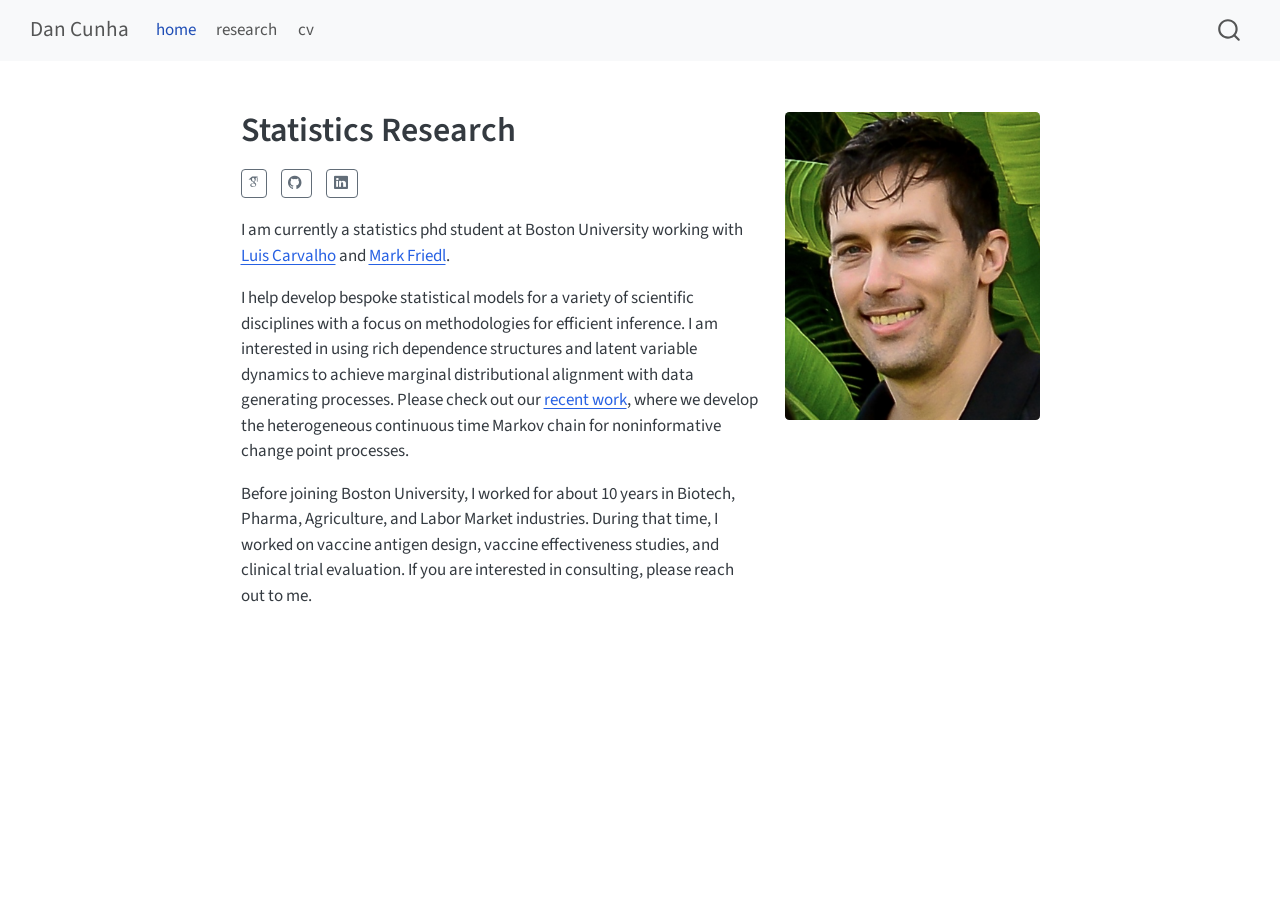
==== docs/index.html @ 94d8c6da "m" ====
<!DOCTYPE html>
<html xmlns="http://www.w3.org/1999/xhtml" lang="en" xml:lang="en"><head>

<meta charset="utf-8">
<meta name="generator" content="quarto-1.7.29">

<meta name="viewport" content="width=device-width, initial-scale=1.0, user-scalable=yes">


<title>Statistics Research – Dan Cunha</title>
<style>
code{white-space: pre-wrap;}
span.smallcaps{font-variant: small-caps;}
div.columns{display: flex; gap: min(4vw, 1.5em);}
div.column{flex: auto; overflow-x: auto;}
div.hanging-indent{margin-left: 1.5em; text-indent: -1.5em;}
ul.task-list{list-style: none;}
ul.task-list li input[type="checkbox"] {
  width: 0.8em;
  margin: 0 0.8em 0.2em -1em; /* quarto-specific, see https://github.com/quarto-dev/quarto-cli/issues/4556 */ 
  vertical-align: middle;
}
</style>


<script src="site_libs/quarto-nav/quarto-nav.js"></script>
<script src="site_libs/quarto-nav/headroom.min.js"></script>
<script src="site_libs/clipboard/clipboard.min.js"></script>
<script src="site_libs/quarto-search/autocomplete.umd.js"></script>
<script src="site_libs/quarto-search/fuse.min.js"></script>
<script src="site_libs/quarto-search/quarto-search.js"></script>
<meta name="quarto:offset" content="./">
<script src="site_libs/quarto-html/quarto.js" type="module"></script>
<script src="site_libs/quarto-html/tabsets/tabsets.js" type="module"></script>
<script src="site_libs/quarto-html/popper.min.js"></script>
<script src="site_libs/quarto-html/tippy.umd.min.js"></script>
<link href="site_libs/quarto-html/tippy.css" rel="stylesheet">
<link href="site_libs/quarto-html/quarto-syntax-highlighting-0815c480559380816a4d1ea211a47e91.css" rel="stylesheet" id="quarto-text-highlighting-styles">
<script src="site_libs/bootstrap/bootstrap.min.js"></script>
<link href="site_libs/bootstrap/bootstrap-icons.css" rel="stylesheet">
<link href="site_libs/bootstrap/bootstrap-c1fac2584b48ed01fb6e278e36375074.min.css" rel="stylesheet" append-hash="true" id="quarto-bootstrap" data-mode="light">
<link href="site_libs/quarto-contrib/academicons-1.9.4/all.css" rel="stylesheet">
<link href="site_libs/quarto-contrib/academicons-1.9.4/size.css" rel="stylesheet">
<script id="quarto-search-options" type="application/json">{
  "location": "navbar",
  "copy-button": false,
  "collapse-after": 3,
  "panel-placement": "end",
  "type": "overlay",
  "limit": 50,
  "keyboard-shortcut": [
    "f",
    "/",
    "s"
  ],
  "show-item-context": false,
  "language": {
    "search-no-results-text": "No results",
    "search-matching-documents-text": "matching documents",
    "search-copy-link-title": "Copy link to search",
    "search-hide-matches-text": "Hide additional matches",
    "search-more-match-text": "more match in this document",
    "search-more-matches-text": "more matches in this document",
    "search-clear-button-title": "Clear",
    "search-text-placeholder": "",
    "search-detached-cancel-button-title": "Cancel",
    "search-submit-button-title": "Submit",
    "search-label": "Search"
  }
}</script>


<link rel="stylesheet" href="styles.css">
</head>

<body class="nav-fixed fullcontent quarto-light">

<div id="quarto-search-results"></div>
  <header id="quarto-header" class="headroom fixed-top">
    <nav class="navbar navbar-expand-lg " data-bs-theme="dark">
      <div class="navbar-container container-fluid">
      <div class="navbar-brand-container mx-auto">
    <a class="navbar-brand" href="./index.html">
    <span class="navbar-title">Dan Cunha</span>
    </a>
  </div>
            <div id="quarto-search" class="" title="Search"></div>
          <button class="navbar-toggler" type="button" data-bs-toggle="collapse" data-bs-target="#navbarCollapse" aria-controls="navbarCollapse" role="menu" aria-expanded="false" aria-label="Toggle navigation" onclick="if (window.quartoToggleHeadroom) { window.quartoToggleHeadroom(); }">
  <span class="navbar-toggler-icon"></span>
</button>
          <div class="collapse navbar-collapse" id="navbarCollapse">
            <ul class="navbar-nav navbar-nav-scroll me-auto">
  <li class="nav-item">
    <a class="nav-link active" href="./index.html" aria-current="page"> 
<span class="menu-text">home</span></a>
  </li>  
  <li class="nav-item">
    <a class="nav-link" href="./research.html"> 
<span class="menu-text">research</span></a>
  </li>  
  <li class="nav-item">
    <a class="nav-link" href="./cv.html"> 
<span class="menu-text">cv</span></a>
  </li>  
</ul>
          </div> <!-- /navcollapse -->
            <div class="quarto-navbar-tools">
</div>
      </div> <!-- /container-fluid -->
    </nav>
</header>
<!-- content -->
<div id="quarto-content" class="quarto-container page-columns page-rows-contents page-layout-article page-navbar">
<!-- sidebar -->
<!-- margin-sidebar -->
    
<!-- main -->
<div class="quarto-about-solana column-body">
  <div class="about-entity">
    <div class="entity-contents">
      <header id="title-block-header" class="quarto-title-block default">
<div class="quarto-title">
<h1 class="title">Statistics Research</h1>
</div>
<div class="quarto-title-meta">
  </div>
</header> <div class="about-links">
  <a href="https://scholar.google.com/citations?user=QC9sWVMAAAAJ&amp;hl=en" class="about-link" rel="" target="">
     <span class="about-link-text"><i class="ai  ai-google-scholar" aria-label="google-scholar"></i></span>
  </a>
  <a href="https://github.com/daniel-s-cunha/BPP" class="about-link" rel="" target="">
    <i class="bi bi-github"></i>
     <span class="about-link-text"></span>
  </a>
  <a href="https://www.linkedin.com/in/dan-cunha/" class="about-link" rel="" target="">
    <i class="bi bi-linkedin"></i>
     <span class="about-link-text"></span>
  </a>
</div>
      <div class="about-contents"><main class="content" id="quarto-document-content">
<p>I am currently a statistics phd student at Boston University working with <a href="https://math.bu.edu/people/lecarval/">Luis Carvalho</a> and <a href="https://www.bu.edu/earth/profiles/mark-friedl/">Mark Friedl</a>.</p>
<p>I help develop bespoke statistical models for a variety of scientific disciplines with a focus on methodologies for efficient inference. I am interested in using rich dependence structures and latent variable dynamics to achieve marginal distributional alignment with data generating processes. Please check out our <a href="https://arxiv.org/abs/2504.17876">recent work</a>, where we develop the heterogeneous continuous time Markov chain for noninformative change point processes.</p>
<p>Before joining Boston University, I worked for about 10 years in Biotech, Pharma, Agriculture, and Labor Market industries. During that time, I worked on vaccine antigen design, vaccine effectiveness studies, and clinical trial evaluation. If you are interested in consulting, please reach out to me.</p>


</main></div>
    </div>
    <img src="headshot.png" class="about-image
  rounded " style="width: 15em;">
  </div>
</div>
 <!-- /main -->
<script id="quarto-html-after-body" type="application/javascript">
  window.document.addEventListener("DOMContentLoaded", function (event) {
    const isCodeAnnotation = (el) => {
      for (const clz of el.classList) {
        if (clz.startsWith('code-annotation-')) {                     
          return true;
        }
      }
      return false;
    }
    const onCopySuccess = function(e) {
      // button target
      const button = e.trigger;
      // don't keep focus
      button.blur();
      // flash "checked"
      button.classList.add('code-copy-button-checked');
      var currentTitle = button.getAttribute("title");
      button.setAttribute("title", "Copied!");
      let tooltip;
      if (window.bootstrap) {
        button.setAttribute("data-bs-toggle", "tooltip");
        button.setAttribute("data-bs-placement", "left");
        button.setAttribute("data-bs-title", "Copied!");
        tooltip = new bootstrap.Tooltip(button, 
          { trigger: "manual", 
            customClass: "code-copy-button-tooltip",
            offset: [0, -8]});
        tooltip.show();    
      }
      setTimeout(function() {
        if (tooltip) {
          tooltip.hide();
          button.removeAttribute("data-bs-title");
          button.removeAttribute("data-bs-toggle");
          button.removeAttribute("data-bs-placement");
        }
        button.setAttribute("title", currentTitle);
        button.classList.remove('code-copy-button-checked');
      }, 1000);
      // clear code selection
      e.clearSelection();
    }
    const getTextToCopy = function(trigger) {
        const codeEl = trigger.previousElementSibling.cloneNode(true);
        for (const childEl of codeEl.children) {
          if (isCodeAnnotation(childEl)) {
            childEl.remove();
          }
        }
        return codeEl.innerText;
    }
    const clipboard = new window.ClipboardJS('.code-copy-button:not([data-in-quarto-modal])', {
      text: getTextToCopy
    });
    clipboard.on('success', onCopySuccess);
    if (window.document.getElementById('quarto-embedded-source-code-modal')) {
      const clipboardModal = new window.ClipboardJS('.code-copy-button[data-in-quarto-modal]', {
        text: getTextToCopy,
        container: window.document.getElementById('quarto-embedded-source-code-modal')
      });
      clipboardModal.on('success', onCopySuccess);
    }
      var localhostRegex = new RegExp(/^(?:http|https):\/\/localhost\:?[0-9]*\//);
      var mailtoRegex = new RegExp(/^mailto:/);
        var filterRegex = new RegExp('/' + window.location.host + '/');
      var isInternal = (href) => {
          return filterRegex.test(href) || localhostRegex.test(href) || mailtoRegex.test(href);
      }
      // Inspect non-navigation links and adorn them if external
     var links = window.document.querySelectorAll('a[href]:not(.nav-link):not(.navbar-brand):not(.toc-action):not(.sidebar-link):not(.sidebar-item-toggle):not(.pagination-link):not(.no-external):not([aria-hidden]):not(.dropdown-item):not(.quarto-navigation-tool):not(.about-link)');
      for (var i=0; i<links.length; i++) {
        const link = links[i];
        if (!isInternal(link.href)) {
          // undo the damage that might have been done by quarto-nav.js in the case of
          // links that we want to consider external
          if (link.dataset.originalHref !== undefined) {
            link.href = link.dataset.originalHref;
          }
        }
      }
    function tippyHover(el, contentFn, onTriggerFn, onUntriggerFn) {
      const config = {
        allowHTML: true,
        maxWidth: 500,
        delay: 100,
        arrow: false,
        appendTo: function(el) {
            return el.parentElement;
        },
        interactive: true,
        interactiveBorder: 10,
        theme: 'quarto',
        placement: 'bottom-start',
      };
      if (contentFn) {
        config.content = contentFn;
      }
      if (onTriggerFn) {
        config.onTrigger = onTriggerFn;
      }
      if (onUntriggerFn) {
        config.onUntrigger = onUntriggerFn;
      }
      window.tippy(el, config); 
    }
    const noterefs = window.document.querySelectorAll('a[role="doc-noteref"]');
    for (var i=0; i<noterefs.length; i++) {
      const ref = noterefs[i];
      tippyHover(ref, function() {
        // use id or data attribute instead here
        let href = ref.getAttribute('data-footnote-href') || ref.getAttribute('href');
        try { href = new URL(href).hash; } catch {}
        const id = href.replace(/^#\/?/, "");
        const note = window.document.getElementById(id);
        if (note) {
          return note.innerHTML;
        } else {
          return "";
        }
      });
    }
    const xrefs = window.document.querySelectorAll('a.quarto-xref');
    const processXRef = (id, note) => {
      // Strip column container classes
      const stripColumnClz = (el) => {
        el.classList.remove("page-full", "page-columns");
        if (el.children) {
          for (const child of el.children) {
            stripColumnClz(child);
          }
        }
      }
      stripColumnClz(note)
      if (id === null || id.startsWith('sec-')) {
        // Special case sections, only their first couple elements
        const container = document.createElement("div");
        if (note.children && note.children.length > 2) {
          container.appendChild(note.children[0].cloneNode(true));
          for (let i = 1; i < note.children.length; i++) {
            const child = note.children[i];
            if (child.tagName === "P" && child.innerText === "") {
              continue;
            } else {
              container.appendChild(child.cloneNode(true));
              break;
            }
          }
          if (window.Quarto?.typesetMath) {
            window.Quarto.typesetMath(container);
          }
          return container.innerHTML
        } else {
          if (window.Quarto?.typesetMath) {
            window.Quarto.typesetMath(note);
          }
          return note.innerHTML;
        }
      } else {
        // Remove any anchor links if they are present
        const anchorLink = note.querySelector('a.anchorjs-link');
        if (anchorLink) {
          anchorLink.remove();
        }
        if (window.Quarto?.typesetMath) {
          window.Quarto.typesetMath(note);
        }
        if (note.classList.contains("callout")) {
          return note.outerHTML;
        } else {
          return note.innerHTML;
        }
      }
    }
    for (var i=0; i<xrefs.length; i++) {
      const xref = xrefs[i];
      tippyHover(xref, undefined, function(instance) {
        instance.disable();
        let url = xref.getAttribute('href');
        let hash = undefined; 
        if (url.startsWith('#')) {
          hash = url;
        } else {
          try { hash = new URL(url).hash; } catch {}
        }
        if (hash) {
          const id = hash.replace(/^#\/?/, "");
          const note = window.document.getElementById(id);
          if (note !== null) {
            try {
              const html = processXRef(id, note.cloneNode(true));
              instance.setContent(html);
            } finally {
              instance.enable();
              instance.show();
            }
          } else {
            // See if we can fetch this
            fetch(url.split('#')[0])
            .then(res => res.text())
            .then(html => {
              const parser = new DOMParser();
              const htmlDoc = parser.parseFromString(html, "text/html");
              const note = htmlDoc.getElementById(id);
              if (note !== null) {
                const html = processXRef(id, note);
                instance.setContent(html);
              } 
            }).finally(() => {
              instance.enable();
              instance.show();
            });
          }
        } else {
          // See if we can fetch a full url (with no hash to target)
          // This is a special case and we should probably do some content thinning / targeting
          fetch(url)
          .then(res => res.text())
          .then(html => {
            const parser = new DOMParser();
            const htmlDoc = parser.parseFromString(html, "text/html");
            const note = htmlDoc.querySelector('main.content');
            if (note !== null) {
              // This should only happen for chapter cross references
              // (since there is no id in the URL)
              // remove the first header
              if (note.children.length > 0 && note.children[0].tagName === "HEADER") {
                note.children[0].remove();
              }
              const html = processXRef(null, note);
              instance.setContent(html);
            } 
          }).finally(() => {
            instance.enable();
            instance.show();
          });
        }
      }, function(instance) {
      });
    }
        let selectedAnnoteEl;
        const selectorForAnnotation = ( cell, annotation) => {
          let cellAttr = 'data-code-cell="' + cell + '"';
          let lineAttr = 'data-code-annotation="' +  annotation + '"';
          const selector = 'span[' + cellAttr + '][' + lineAttr + ']';
          return selector;
        }
        const selectCodeLines = (annoteEl) => {
          const doc = window.document;
          const targetCell = annoteEl.getAttribute("data-target-cell");
          const targetAnnotation = annoteEl.getAttribute("data-target-annotation");
          const annoteSpan = window.document.querySelector(selectorForAnnotation(targetCell, targetAnnotation));
          const lines = annoteSpan.getAttribute("data-code-lines").split(",");
          const lineIds = lines.map((line) => {
            return targetCell + "-" + line;
          })
          let top = null;
          let height = null;
          let parent = null;
          if (lineIds.length > 0) {
              //compute the position of the single el (top and bottom and make a div)
              const el = window.document.getElementById(lineIds[0]);
              top = el.offsetTop;
              height = el.offsetHeight;
              parent = el.parentElement.parentElement;
            if (lineIds.length > 1) {
              const lastEl = window.document.getElementById(lineIds[lineIds.length - 1]);
              const bottom = lastEl.offsetTop + lastEl.offsetHeight;
              height = bottom - top;
            }
            if (top !== null && height !== null && parent !== null) {
              // cook up a div (if necessary) and position it 
              let div = window.document.getElementById("code-annotation-line-highlight");
              if (div === null) {
                div = window.document.createElement("div");
                div.setAttribute("id", "code-annotation-line-highlight");
                div.style.position = 'absolute';
                parent.appendChild(div);
              }
              div.style.top = top - 2 + "px";
              div.style.height = height + 4 + "px";
              div.style.left = 0;
              let gutterDiv = window.document.getElementById("code-annotation-line-highlight-gutter");
              if (gutterDiv === null) {
                gutterDiv = window.document.createElement("div");
                gutterDiv.setAttribute("id", "code-annotation-line-highlight-gutter");
                gutterDiv.style.position = 'absolute';
                const codeCell = window.document.getElementById(targetCell);
                const gutter = codeCell.querySelector('.code-annotation-gutter');
                gutter.appendChild(gutterDiv);
              }
              gutterDiv.style.top = top - 2 + "px";
              gutterDiv.style.height = height + 4 + "px";
            }
            selectedAnnoteEl = annoteEl;
          }
        };
        const unselectCodeLines = () => {
          const elementsIds = ["code-annotation-line-highlight", "code-annotation-line-highlight-gutter"];
          elementsIds.forEach((elId) => {
            const div = window.document.getElementById(elId);
            if (div) {
              div.remove();
            }
          });
          selectedAnnoteEl = undefined;
        };
          // Handle positioning of the toggle
      window.addEventListener(
        "resize",
        throttle(() => {
          elRect = undefined;
          if (selectedAnnoteEl) {
            selectCodeLines(selectedAnnoteEl);
          }
        }, 10)
      );
      function throttle(fn, ms) {
      let throttle = false;
      let timer;
        return (...args) => {
          if(!throttle) { // first call gets through
              fn.apply(this, args);
              throttle = true;
          } else { // all the others get throttled
              if(timer) clearTimeout(timer); // cancel #2
              timer = setTimeout(() => {
                fn.apply(this, args);
                timer = throttle = false;
              }, ms);
          }
        };
      }
        // Attach click handler to the DT
        const annoteDls = window.document.querySelectorAll('dt[data-target-cell]');
        for (const annoteDlNode of annoteDls) {
          annoteDlNode.addEventListener('click', (event) => {
            const clickedEl = event.target;
            if (clickedEl !== selectedAnnoteEl) {
              unselectCodeLines();
              const activeEl = window.document.querySelector('dt[data-target-cell].code-annotation-active');
              if (activeEl) {
                activeEl.classList.remove('code-annotation-active');
              }
              selectCodeLines(clickedEl);
              clickedEl.classList.add('code-annotation-active');
            } else {
              // Unselect the line
              unselectCodeLines();
              clickedEl.classList.remove('code-annotation-active');
            }
          });
        }
    const findCites = (el) => {
      const parentEl = el.parentElement;
      if (parentEl) {
        const cites = parentEl.dataset.cites;
        if (cites) {
          return {
            el,
            cites: cites.split(' ')
          };
        } else {
          return findCites(el.parentElement)
        }
      } else {
        return undefined;
      }
    };
    var bibliorefs = window.document.querySelectorAll('a[role="doc-biblioref"]');
    for (var i=0; i<bibliorefs.length; i++) {
      const ref = bibliorefs[i];
      const citeInfo = findCites(ref);
      if (citeInfo) {
        tippyHover(citeInfo.el, function() {
          var popup = window.document.createElement('div');
          citeInfo.cites.forEach(function(cite) {
            var citeDiv = window.document.createElement('div');
            citeDiv.classList.add('hanging-indent');
            citeDiv.classList.add('csl-entry');
            var biblioDiv = window.document.getElementById('ref-' + cite);
            if (biblioDiv) {
              citeDiv.innerHTML = biblioDiv.innerHTML;
            }
            popup.appendChild(citeDiv);
          });
          return popup.innerHTML;
        });
      }
    }
  });
  </script>
</div> <!-- /content -->




</body></html>
---- docs/site_libs/quarto-html/tippy.css ----
.tippy-box[data-animation=fade][data-state=hidden]{opacity:0}[data-tippy-root]{max-width:calc(100vw - 10px)}.tippy-box{position:relative;background-color:#333;color:#fff;border-radius:4px;font-size:14px;line-height:1.4;white-space:normal;outline:0;transition-property:transform,visibility,opacity}.tippy-box[data-placement^=top]>.tippy-arrow{bottom:0}.tippy-box[data-placement^=top]>.tippy-arrow:before{bottom:-7px;left:0;border-width:8px 8px 0;border-top-color:initial;transform-origin:center top}.tippy-box[data-placement^=bottom]>.tippy-arrow{top:0}.tippy-box[data-placement^=bottom]>.tippy-arrow:before{top:-7px;left:0;border-width:0 8px 8px;border-bottom-color:initial;transform-origin:center bottom}.tippy-box[data-placement^=left]>.tippy-arrow{right:0}.tippy-box[data-placement^=left]>.tippy-arrow:before{border-width:8px 0 8px 8px;border-left-color:initial;right:-7px;transform-origin:center left}.tippy-box[data-placement^=right]>.tippy-arrow{left:0}.tippy-box[data-placement^=right]>.tippy-arrow:before{left:-7px;border-width:8px 8px 8px 0;border-right-color:initial;transform-origin:center right}.tippy-box[data-inertia][data-state=visible]{transition-timing-function:cubic-bezier(.54,1.5,.38,1.11)}.tippy-arrow{width:16px;height:16px;color:#333}.tippy-arrow:before{content:"";position:absolute;border-color:transparent;border-style:solid}.tippy-content{position:relative;padding:5px 9px;z-index:1}
---- docs/site_libs/quarto-html/quarto-syntax-highlighting-0815c480559380816a4d1ea211a47e91.css ----
/* quarto syntax highlight colors */
:root {
  --quarto-hl-ot-color: #003B4F;
  --quarto-hl-at-color: #657422;
  --quarto-hl-ss-color: #20794D;
  --quarto-hl-an-color: #5E5E5E;
  --quarto-hl-fu-color: #4758AB;
  --quarto-hl-st-color: #20794D;
  --quarto-hl-cf-color: #003B4F;
  --quarto-hl-op-color: #5E5E5E;
  --quarto-hl-er-color: #AD0000;
  --quarto-hl-bn-color: #AD0000;
  --quarto-hl-al-color: #AD0000;
  --quarto-hl-va-color: #111111;
  --quarto-hl-bu-color: inherit;
  --quarto-hl-ex-color: inherit;
  --quarto-hl-pp-color: #AD0000;
  --quarto-hl-in-color: #5E5E5E;
  --quarto-hl-vs-color: #20794D;
  --quarto-hl-wa-color: #5E5E5E;
  --quarto-hl-do-color: #5E5E5E;
  --quarto-hl-im-color: #00769E;
  --quarto-hl-ch-color: #20794D;
  --quarto-hl-dt-color: #AD0000;
  --quarto-hl-fl-color: #AD0000;
  --quarto-hl-co-color: #5E5E5E;
  --quarto-hl-cv-color: #5E5E5E;
  --quarto-hl-cn-color: #8f5902;
  --quarto-hl-sc-color: #5E5E5E;
  --quarto-hl-dv-color: #AD0000;
  --quarto-hl-kw-color: #003B4F;
}

/* other quarto variables */
:root {
  --quarto-font-monospace: SFMono-Regular, Menlo, Monaco, Consolas, "Liberation Mono", "Courier New", monospace;
}

/* syntax highlight based on Pandoc's rules */
pre > code.sourceCode > span {
  color: #003B4F;
}

code.sourceCode > span {
  color: #003B4F;
}

div.sourceCode,
div.sourceCode pre.sourceCode {
  color: #003B4F;
}

/* Normal */
code span {
  color: #003B4F;
}

/* Alert */
code span.al {
  color: #AD0000;
  font-style: inherit;
}

/* Annotation */
code span.an {
  color: #5E5E5E;
  font-style: inherit;
}

/* Attribute */
code span.at {
  color: #657422;
  font-style: inherit;
}

/* BaseN */
code span.bn {
  color: #AD0000;
  font-style: inherit;
}

/* BuiltIn */
code span.bu {
  font-style: inherit;
}

/* ControlFlow */
code span.cf {
  color: #003B4F;
  font-weight: bold;
  font-style: inherit;
}

/* Char */
code span.ch {
  color: #20794D;
  font-style: inherit;
}

/* Constant */
code span.cn {
  color: #8f5902;
  font-style: inherit;
}

/* Comment */
code span.co {
  color: #5E5E5E;
  font-style: inherit;
}

/* CommentVar */
code span.cv {
  color: #5E5E5E;
  font-style: italic;
}

/* Documentation */
code span.do {
  color: #5E5E5E;
  font-style: italic;
}

/* DataType */
code span.dt {
  color: #AD0000;
  font-style: inherit;
}

/* DecVal */
code span.dv {
  color: #AD0000;
  font-style: inherit;
}

/* Error */
code span.er {
  color: #AD0000;
  font-style: inherit;
}

/* Extension */
code span.ex {
  font-style: inherit;
}

/* Float */
code span.fl {
  color: #AD0000;
  font-style: inherit;
}

/* Function */
code span.fu {
  color: #4758AB;
  font-style: inherit;
}

/* Import */
code span.im {
  color: #00769E;
  font-style: inherit;
}

/* Information */
code span.in {
  color: #5E5E5E;
  font-style: inherit;
}

/* Keyword */
code span.kw {
  color: #003B4F;
  font-weight: bold;
  font-style: inherit;
}

/* Operator */
code span.op {
  color: #5E5E5E;
  font-style: inherit;
}

/* Other */
code span.ot {
  color: #003B4F;
  font-style: inherit;
}

/* Preprocessor */
code span.pp {
  color: #AD0000;
  font-style: inherit;
}

/* SpecialChar */
code span.sc {
  color: #5E5E5E;
  font-style: inherit;
}

/* SpecialString */
code span.ss {
  color: #20794D;
  font-style: inherit;
}

/* String */
code span.st {
  color: #20794D;
  font-style: inherit;
}

/* Variable */
code span.va {
  color: #111111;
  font-style: inherit;
}

/* VerbatimString */
code span.vs {
  color: #20794D;
  font-style: inherit;
}

/* Warning */
code span.wa {
  color: #5E5E5E;
  font-style: italic;
}

.prevent-inlining {
  content: "</";
}

/*# sourceMappingURL=d398365ccb532ba00fe56d6aa1025863.css.map */
---- docs/site_libs/quarto-contrib/academicons-1.9.4/all.css ----
/*
 *  Academicons 1.9.4 by James Walsh (https://github.com/jpswalsh) and Katja Bercic (https://github.com/katjabercic)
 *  Fonts generated using FontForge - https://fontforge.org
 *  Square icons designed to be used alongside Font Awesome square icons - https://fortawesome.github.io/Font-Awesome/
 *  Licenses - Font: SIL OFL 1.1, CSS: MIT License
 */
@font-face {
  font-family: 'Academicons';
  font-style: normal;
  font-weight: 400;
  font-display: block;
  src: url('1e21o67/academicons.eot');
  src: url('1e21o67/academicons.eot') format('embedded-opentype'),
    url('1e21o67/academicons.ttf') format('truetype'),
    url('1e21o67/academicons.woff') format('woff'),
    url('1e21o67/academicons.svg') format('svg');
}

.ai {
  font-family: 'Academicons';
  font-weight: 400;
  -moz-osx-font-smoothing: grayscale;
  -webkit-font-smoothing: antialiased;
  display: inline-block;
  font-style: normal;
  font-variant: normal;
  text-rendering: auto;
  line-height: 1;
}

.ai-academia:before {
  content: "\e9af";
}

.ai-academia-square:before {
  content: "\e93d";
}

.ai-acclaim:before {
  content: "\e92e";
}

.ai-acclaim-square:before {
  content: "\e93a";
}

.ai-acm:before {
  content: "\e93c";
}

.ai-acm-square:before {
  content: "\e95d";
}

.ai-acmdl:before {
  content: "\e96a";
}

.ai-acmdl-square:before {
  content: "\e9d3";
}

.ai-ads:before {
  content: "\e9cb";
}

.ai-ads-square:before {
  content: "\e94a";
}

.ai-africarxiv:before {
  content: "\e91b";
}

.ai-africarxiv-square:before {
  content: "\e90b";
}

.ai-archive:before {
  content: "\e955";
}

.ai-archive-square:before {
  content: "\e956";
}

.ai-arxiv:before {
  content: "\e974";
}

.ai-arxiv-square:before {
  content: "\e9a6";
}

.ai-biorxiv:before {
  content: "\e9a2";
}

.ai-biorxiv-square:before {
  content: "\e98b";
}

.ai-ceur:before {
  content: "\e96d";
}

.ai-ceur-square:before {
  content: "\e92f";
}

.ai-ciencia-vitae:before {
  content: "\e912";
}

.ai-ciencia-vitae-square:before {
  content: "\e913";
}

.ai-clarivate:before {
  content: "\e924";
}

.ai-clarivate-square:before {
  content: "\e925";
}

.ai-closed-access:before {
  content: "\e942";
}

.ai-closed-access-square:before {
  content: "\e943";
}

.ai-conversation:before {
  content: "\e94c";
}

.ai-conversation-square:before {
  content: "\e915";
}

.ai-coursera:before {
  content: "\e95f";
}

.ai-coursera-square:before {
  content: "\e97f";
}

.ai-crossref:before {
  content: "\e918";
}

.ai-crossref-square:before {
  content: "\e919";
}

.ai-cv:before {
  content: "\e9a5";
}

.ai-cv-square:before {
  content: "\e90a";
}

.ai-datacite:before {
  content: "\e91c";
}

.ai-datacite-square:before {
  content: "\e91d";
}

.ai-dataverse:before {
  content: "\e9f7";
}

.ai-dataverse-square:before {
  content: "\e9e4";
}

.ai-dblp:before {
  content: "\e94f";
}

.ai-dblp-square:before {
  content: "\e93f";
}

.ai-depsy:before {
  content: "\e97a";
}

.ai-depsy-square:before {
  content: "\e94b";
}

.ai-doi:before {
  content: "\e97e";
}

.ai-doi-square:before {
  content: "\e98f";
}

.ai-dryad:before {
  content: "\e97c";
}

.ai-dryad-square:before {
  content: "\e98c";
}

.ai-elsevier:before {
  content: "\e961";
}

.ai-elsevier-square:before {
  content: "\e910";
}

.ai-figshare:before {
  content: "\e981";
}

.ai-figshare-square:before {
  content: "\e9e7";
}

.ai-google-scholar:before {
  content: "\e9d4";
}

.ai-google-scholar-square:before {
  content: "\e9f9";
}

.ai-hal:before {
  content: "\e92c";
}

.ai-hal-square:before {
  content: "\e92d";
}

.ai-hypothesis:before {
  content: "\e95a";
}

.ai-hypothesis-square:before {
  content: "\e95b";
}

.ai-ideas-repec:before {
  content: "\e9ed";
}

.ai-ideas-repec-square:before {
  content: "\e9f8";
}

.ai-ieee:before {
  content: "\e929";
}

.ai-ieee-square:before {
  content: "\e9b9";
}

.ai-impactstory:before {
  content: "\e9cf";
}

.ai-impactstory-square:before {
  content: "\e9aa";
}

.ai-inaturalist:before {
  content: "\e900";
}

.ai-inaturalist-square:before {
  content: "\e901";
}

.ai-inpn:before {
  content: "\e902";
}

.ai-inpn-square:before {
  content: "\e903";
}

.ai-inspire:before {
  content: "\e9e9";
}

.ai-inspire-square:before {
  content: "\e9fe";
}

.ai-isidore:before {
  content: "\e936";
}

.ai-isidore-square:before {
  content: "\e954";
}

.ai-isni:before {
  content: "\e957";
}

.ai-isni-square:before {
  content: "\e958";
}

.ai-jstor:before {
  content: "\e938";
}

.ai-jstor-square:before {
  content: "\e944";
}

.ai-lattes:before {
  content: "\e9b3";
}

.ai-lattes-square:before {
  content: "\e99c";
}

.ai-mathoverflow:before {
  content: "\e9f6";
}

.ai-mathoverflow-square:before {
  content: "\e97b";
}

.ai-mendeley:before {
  content: "\e9f0";
}

.ai-mendeley-square:before {
  content: "\e9f3";
}

.ai-moodle:before {
  content: "\e907";
}

.ai-moodle-square:before {
  content: "\e908";
}

.ai-mtmt:before {
  content: "\e950";
}

.ai-mtmt-square:before {
  content: "\e951";
}

.ai-nakala:before {
  content: "\e940";
}

.ai-nakala-square:before {
  content: "\e941";
}

.ai-obp:before {
  content: "\e92a";
}

.ai-obp-square:before {
  content: "\e92b";
}

.ai-open-access:before {
  content: "\e939";
}

.ai-open-access-square:before {
  content: "\e9f4";
}

.ai-open-data:before {
  content: "\e966";
}

.ai-open-data-square:before {
  content: "\e967";
}

.ai-open-materials:before {
  content: "\e968";
}

.ai-open-materials-square:before {
  content: "\e969";
}

.ai-openedition:before {
  content: "\e946";
}

.ai-openedition-square:before {
  content: "\e947";
}

.ai-orcid:before {
  content: "\e9d9";
}

.ai-orcid-square:before {
  content: "\e9c3";
}

.ai-osf:before {
  content: "\e9ef";
}

.ai-osf-square:before {
  content: "\e931";
}

.ai-overleaf:before {
  content: "\e914";
}

.ai-overleaf-square:before {
  content: "\e98d";
}

.ai-philpapers:before {
  content: "\e98a";
}

.ai-philpapers-square:before {
  content: "\e96f";
}

.ai-piazza:before {
  content: "\e99a";
}

.ai-piazza-square:before {
  content: "\e90c";
}

.ai-preregistered:before {
  content: "\e906";
}

.ai-preregistered-square:before {
  content: "\e96b";
}

.ai-protocols:before {
  content: "\e952";
}

.ai-protocols-square:before {
  content: "\e953";
}

.ai-psyarxiv:before {
  content: "\e90e";
}

.ai-psyarxiv-square:before {
  content: "\e90f";
}

.ai-publons:before {
  content: "\e937";
}

.ai-publons-square:before {
  content: "\e94e";
}

.ai-pubmed:before {
  content: "\e99f";
}

.ai-pubmed-square:before {
  content: "\e97d";
}

.ai-pubpeer:before {
  content: "\e922";
}

.ai-pubpeer-square:before {
  content: "\e923";
}

.ai-researcherid:before {
  content: "\e91a";
}

.ai-researcherid-square:before {
  content: "\e95c";
}

.ai-researchgate:before {
  content: "\e95e";
}

.ai-researchgate-square:before {
  content: "\e99e";
}

.ai-ror:before {
  content: "\e948";
}

.ai-ror-square:before {
  content: "\e949";
}

.ai-sci-hub:before {
  content: "\e959";
}

.ai-sci-hub-square:before {
  content: "\e905";
}

.ai-scirate:before {
  content: "\e98e";
}

.ai-scirate-square:before {
  content: "\e99d";
}

.ai-scopus:before {
  content: "\e91e";
}

.ai-scopus-square:before {
  content: "\e91f";
}

.ai-semantic-scholar:before {
  content: "\e96e";
}

.ai-semantic-scholar-square:before {
  content: "\e96c";
}

.ai-springer:before {
  content: "\e928";
}

.ai-springer-square:before {
  content: "\e99b";
}

.ai-ssrn:before {
  content: "\e916";
}

.ai-ssrn-square:before {
  content: "\e917";
}

.ai-stackoverflow:before {
  content: "\e920";
}

.ai-stackoverflow-square:before {
  content: "\e921";
}

.ai-viaf:before {
  content: "\e933";
}

.ai-viaf-square:before {
  content: "\e934";
}

.ai-wiley:before {
  content: "\e926";
}

.ai-wiley-square:before {
  content: "\e927";
}

.ai-zenodo:before {
  content: "\e911";
}

.ai-zotero:before {
  content: "\e962";
}

.ai-zotero-square:before {
  content: "\e932";
}

/*  Duplication of the FontAwesome style classes using 'ai' in place of 'fa'. */
.ai-lg {
  font-size: 1.33333em;
  line-height: 0.75em;
  vertical-align: -.0667em;
}

.ai-xs {
  font-size: .75em;
}

.ai-sm {
  font-size: .875em;
}

.ai-1x {
  font-size: 1em;
}

.ai-2x {
  font-size: 2em;
}

.ai-3x {
  font-size: 3em;
}

.ai-4x {
  font-size: 4em;
}

.ai-5x {
  font-size: 5em;
}

.ai-6x {
  font-size: 6em;
}

.ai-7x {
  font-size: 7em;
}

.ai-8x {
  font-size: 8em;
}

.ai-9x {
  font-size: 9em;
}

.ai-10x {
  font-size: 10em;
}

.ai-fw {
  text-align: center;
  width: 1.25em;
}

.ai-ul {
  list-style-type: none;
  margin-left: 2.5em;
  padding-left: 0;
}

.ai-ul>li {
  position: relative;
}

.ai-li {
  left: -2em;
  position: absolute;
  text-align: center;
  width: 2em;
  line-height: inherit;
}

.ai-border {
  border: solid 0.08em #eee;
  border-radius: .1em;
  padding: .2em .25em .15em;
}

.ai-pull-left {
  float: left;
}

.ai-pull-right {
  float: right;
}

.ai.ai-pull-left {
  margin-right: .3em;
}

.ai.ai-pull-right {
  margin-right: .3em;
}

.ai-stack {
  display: inline-block;
  height: 2em;
  line-height: 2em;
  position: relative;
  vertical-align: middle;
  width: 2.5em;
}

.ai-stack-1x,
.ai-stack-2x {
  left: 0;
  position: absolute;
  text-align: center;
  width: 100%;
}

.ai-stack-1x {
  line-height: inherit;
}

.ai-stack-2x {
  font-size: 2em;
}

.ai-inverse {
  color: #fff;
}
---- docs/site_libs/quarto-contrib/academicons-1.9.4/size.css ----
.ai-tiny {
  font-size: 0.5em;
}

.ai-scriptsize {
  font-size: 0.7em;
}

.ai-footnotesize {
  font-size: 0.8em;
}

.ai-small {
  font-size: 0.9em;
}

.ai-normalsize {
  font-size: 1em;
}

.ai-large {
  font-size: 1.2em;
}

.ai-Large {
  font-size: 1.5em;
}

.ai-LARGE {
  font-size: 1.75em;
}

.ai-huge {
  font-size: 2em;
}

.ai-Huge {
  font-size: 2.5em;
}

.ai-1x {
  font-size: 1em;
}

.ai-2x {
  font-size: 2em;
}

.ai-3x {
  font-size: 3em;
}

.ai-4x {
  font-size: 4em;
}

.ai-5x {
  font-size: 5em;
}

.ai-6x {
  font-size: 6em;
}

.ai-7x {
  font-size: 7em;
}

.ai-8x {
  font-size: 8em;
}

.ai-9x {
  font-size: 9em;
}

.ai-10x {
  font-size: 10em;
}

.ai-2xs {
  font-size: 0.625em;
  line-height: 0.1em;
  vertical-align: 0.225em;
}

.ai-xs {
  font-size: 0.75em;
  line-height: 0.08333em;
  vertical-align: 0.125em;
}

.ai-sm {
  font-size: 0.875em;
  line-height: 0.07143em;
  vertical-align: 0.05357em;
}

.ai-lg {
  font-size: 1.25em;
  line-height: 0.05em;
  vertical-align: -0.075em;
}

.ai-xl {
  font-size: 1.5em;
  line-height: 0.04167em;
  vertical-align: -0.125em;
}

.ai-2xl {
  font-size: 2em;
  line-height: 0.03125em;
  vertical-align: -0.1875em;
}
---- docs/styles.css ----
/*.about-image { 
   position: absolute;
   top: 1;
   left: 0;

}

.about-page .about-contents {
  display: flex;
  align-items: flex-start;
  gap: 1.5rem;
  flex-wrap: wrap;
}

.about-page .about-image {
  max-width: 150px;
  height: auto;
  border-radius: 8px;
  flex-shrink: 0;
}*/
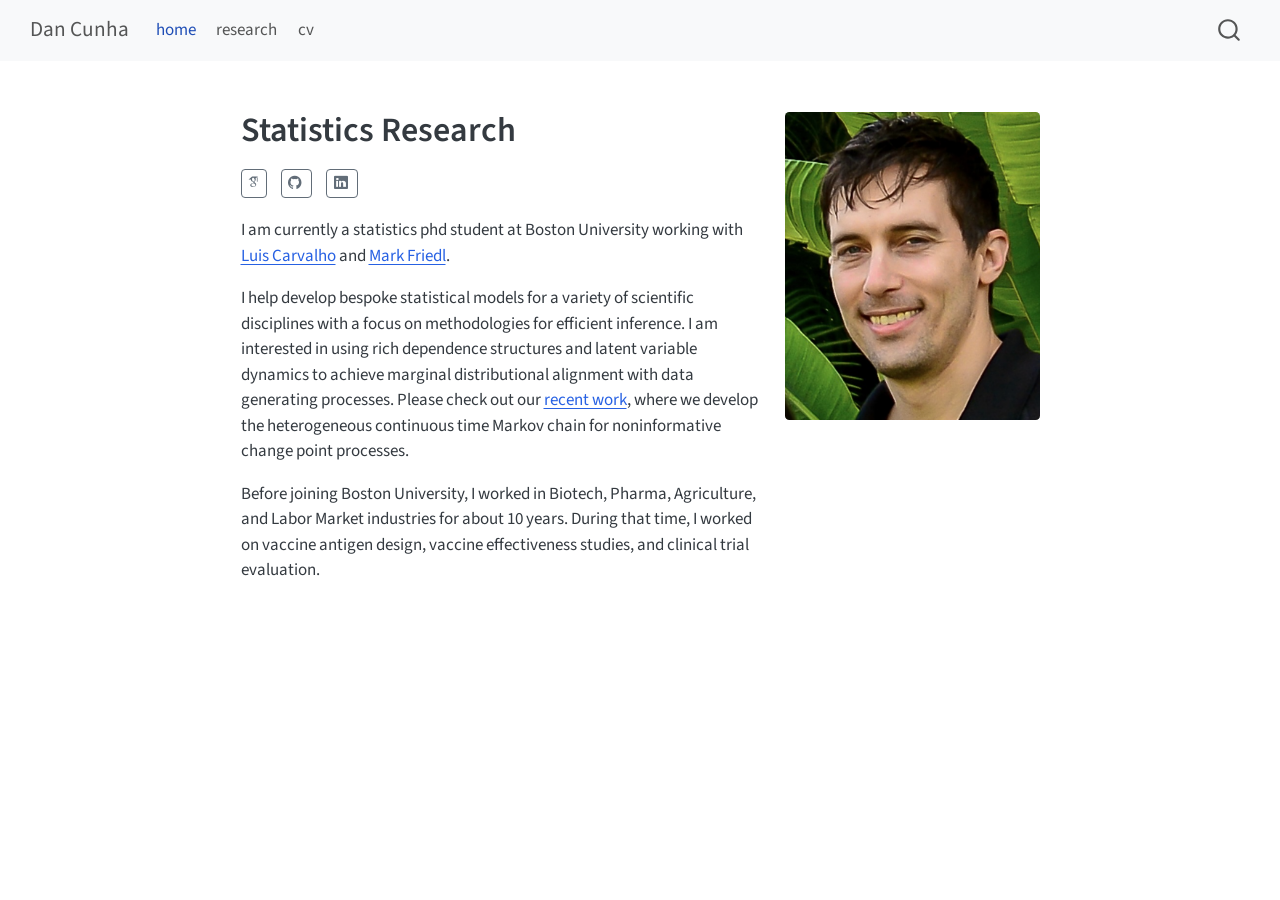
==== commit 3e42abd3: "m" ====
--- a/docs/index.html
+++ b/docs/index.html
@@ -140,7 +140,7 @@
       <div class="about-contents"><main class="content" id="quarto-document-content">
 <p>I am currently a statistics phd student at Boston University working with <a href="https://math.bu.edu/people/lecarval/">Luis Carvalho</a> and <a href="https://www.bu.edu/earth/profiles/mark-friedl/">Mark Friedl</a>.</p>
 <p>I help develop bespoke statistical models for a variety of scientific disciplines with a focus on methodologies for efficient inference. I am interested in using rich dependence structures and latent variable dynamics to achieve marginal distributional alignment with data generating processes. Please check out our <a href="https://arxiv.org/abs/2504.17876">recent work</a>, where we develop the heterogeneous continuous time Markov chain for noninformative change point processes.</p>
-<p>Before joining Boston University, I worked for about 10 years in Biotech, Pharma, Agriculture, and Labor Market industries. During that time, I worked on vaccine antigen design, vaccine effectiveness studies, and clinical trial evaluation. If you are interested in consulting, please reach out to me.</p>
+<p>Before joining Boston University, I worked in Biotech, Pharma, Agriculture, and Labor Market industries for about 10 years. During that time, I worked on vaccine antigen design, vaccine effectiveness studies, and clinical trial evaluation.</p>
 
 
 </main></div>
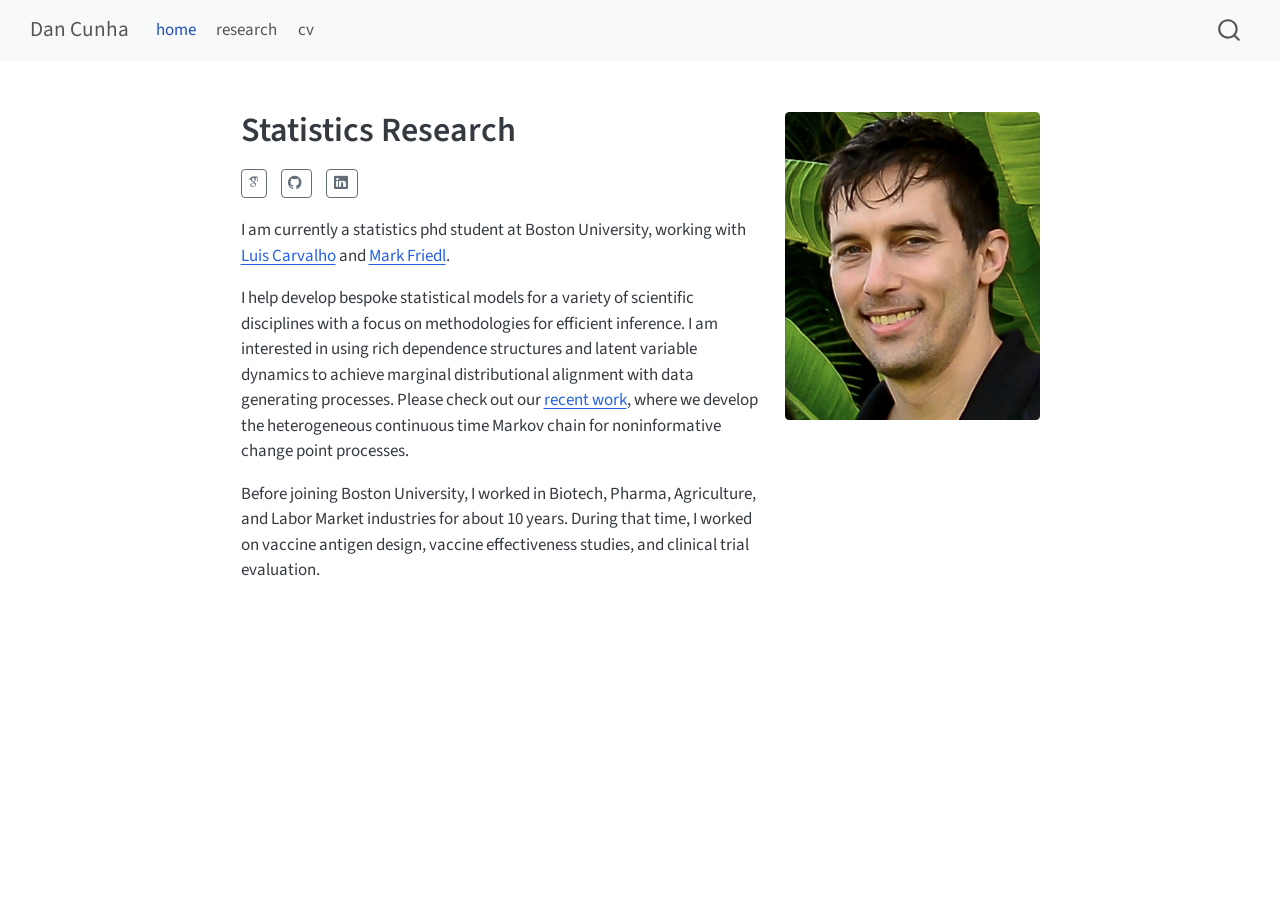
==== commit 3f886056: "m" ====
--- a/docs/index.html
+++ b/docs/index.html
@@ -138,7 +138,7 @@
   </a>
 </div>
       <div class="about-contents"><main class="content" id="quarto-document-content">
-<p>I am currently a statistics phd student at Boston University working with <a href="https://math.bu.edu/people/lecarval/">Luis Carvalho</a> and <a href="https://www.bu.edu/earth/profiles/mark-friedl/">Mark Friedl</a>.</p>
+<p>I am currently a statistics phd student at Boston University, working with <a href="https://math.bu.edu/people/lecarval/">Luis Carvalho</a> and <a href="https://www.bu.edu/earth/profiles/mark-friedl/">Mark Friedl</a>.</p>
 <p>I help develop bespoke statistical models for a variety of scientific disciplines with a focus on methodologies for efficient inference. I am interested in using rich dependence structures and latent variable dynamics to achieve marginal distributional alignment with data generating processes. Please check out our <a href="https://arxiv.org/abs/2504.17876">recent work</a>, where we develop the heterogeneous continuous time Markov chain for noninformative change point processes.</p>
 <p>Before joining Boston University, I worked in Biotech, Pharma, Agriculture, and Labor Market industries for about 10 years. During that time, I worked on vaccine antigen design, vaccine effectiveness studies, and clinical trial evaluation.</p>
 
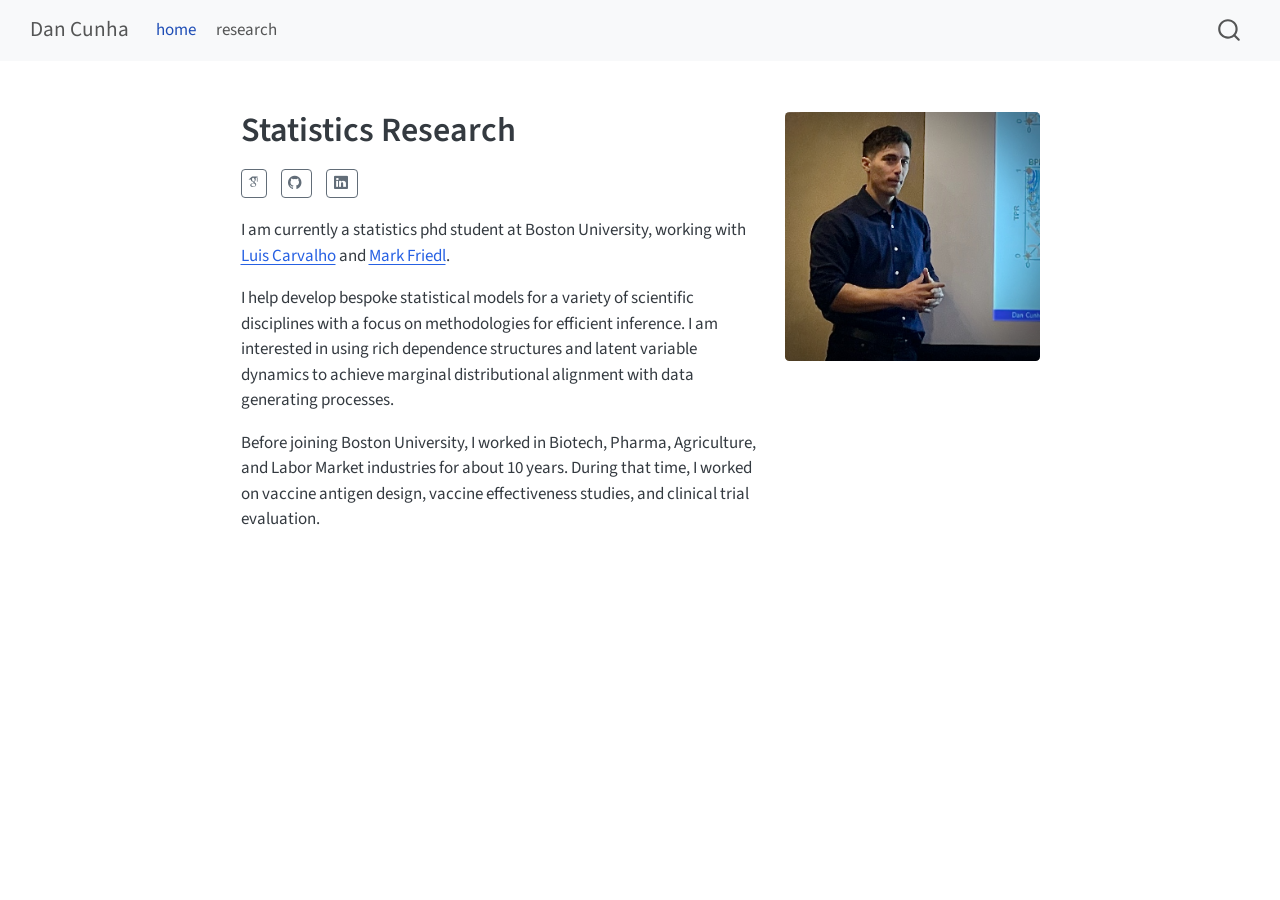
==== commit d6451a9a: "change some stuff" ====
--- a/docs/index.html
+++ b/docs/index.html
@@ -98,10 +98,6 @@
     <a class="nav-link" href="./research.html"> 
 <span class="menu-text">research</span></a>
   </li>  
-  <li class="nav-item">
-    <a class="nav-link" href="./cv.html"> 
-<span class="menu-text">cv</span></a>
-  </li>  
 </ul>
           </div> <!-- /navcollapse -->
             <div class="quarto-navbar-tools">
@@ -139,7 +135,7 @@
 </div>
       <div class="about-contents"><main class="content" id="quarto-document-content">
 <p>I am currently a statistics phd student at Boston University, working with <a href="https://math.bu.edu/people/lecarval/">Luis Carvalho</a> and <a href="https://www.bu.edu/earth/profiles/mark-friedl/">Mark Friedl</a>.</p>
-<p>I help develop bespoke statistical models for a variety of scientific disciplines with a focus on methodologies for efficient inference. I am interested in using rich dependence structures and latent variable dynamics to achieve marginal distributional alignment with data generating processes. Please check out our <a href="https://arxiv.org/abs/2504.17876">recent work</a>, where we develop the heterogeneous continuous time Markov chain for noninformative change point processes.</p>
+<p>I help develop bespoke statistical models for a variety of scientific disciplines with a focus on methodologies for efficient inference. I am interested in using rich dependence structures and latent variable dynamics to achieve marginal distributional alignment with data generating processes.</p>
 <p>Before joining Boston University, I worked in Biotech, Pharma, Agriculture, and Labor Market industries for about 10 years. During that time, I worked on vaccine antigen design, vaccine effectiveness studies, and clinical trial evaluation.</p>
 
 
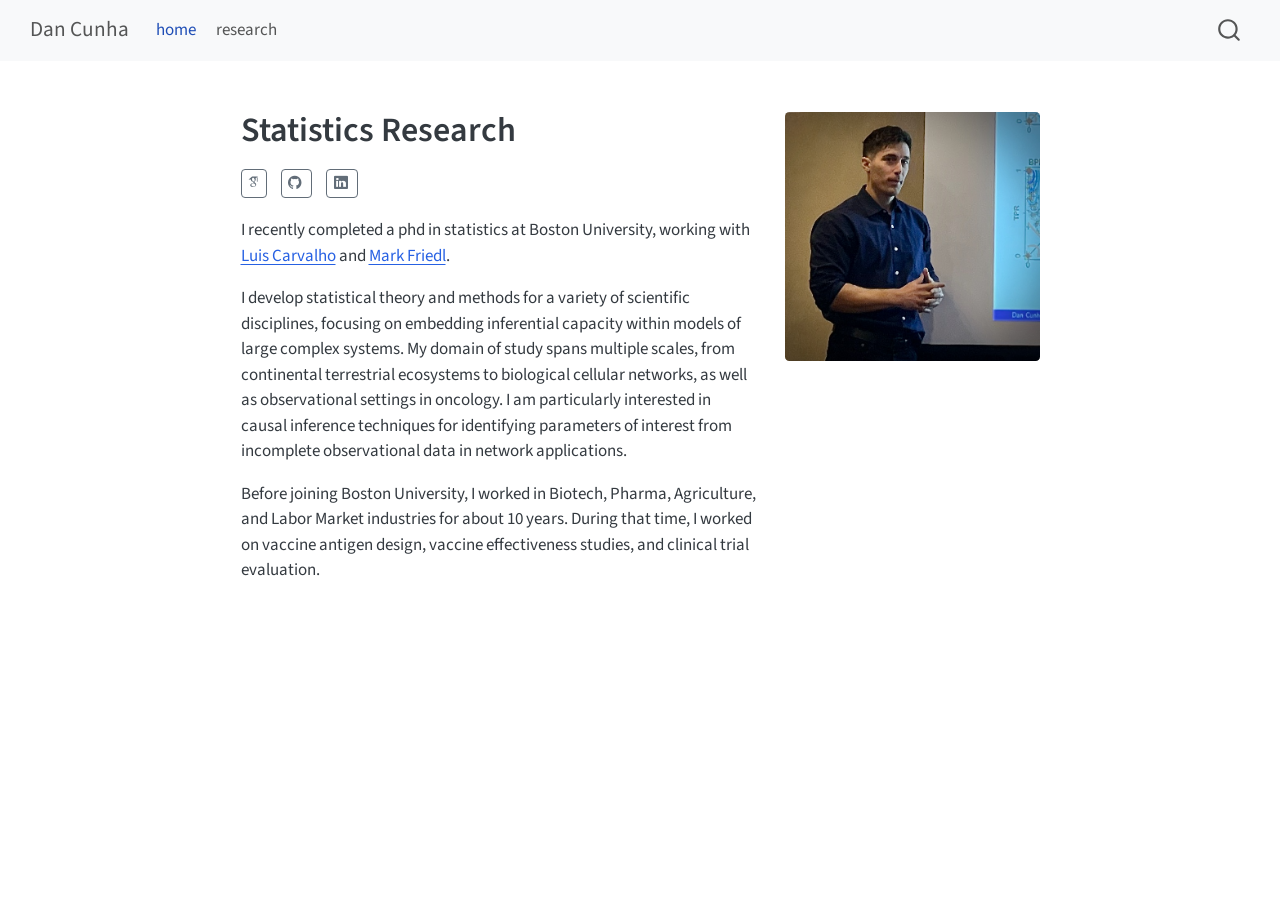
==== commit b2feebc7: "phd update" ====
--- a/docs/index.html
+++ b/docs/index.html
@@ -134,8 +134,8 @@
   </a>
 </div>
       <div class="about-contents"><main class="content" id="quarto-document-content">
-<p>I am currently a statistics phd student at Boston University, working with <a href="https://math.bu.edu/people/lecarval/">Luis Carvalho</a> and <a href="https://www.bu.edu/earth/profiles/mark-friedl/">Mark Friedl</a>.</p>
-<p>I help develop bespoke statistical models for a variety of scientific disciplines with a focus on methodologies for efficient inference. I am interested in using rich dependence structures and latent variable dynamics to achieve marginal distributional alignment with data generating processes.</p>
+<p>I recently completed a phd in statistics at Boston University, working with <a href="https://math.bu.edu/people/lecarval/">Luis Carvalho</a> and <a href="https://www.bu.edu/earth/profiles/mark-friedl/">Mark Friedl</a>.</p>
+<p>I develop statistical theory and methods for a variety of scientific disciplines, focusing on embedding inferential capacity within models of large complex systems. My domain of study spans multiple scales, from continental terrestrial ecosystems to biological cellular networks, as well as observational settings in oncology. I am particularly interested in causal inference techniques for identifying parameters of interest from incomplete observational data in network applications.</p>
 <p>Before joining Boston University, I worked in Biotech, Pharma, Agriculture, and Labor Market industries for about 10 years. During that time, I worked on vaccine antigen design, vaccine effectiveness studies, and clinical trial evaluation.</p>
 
 
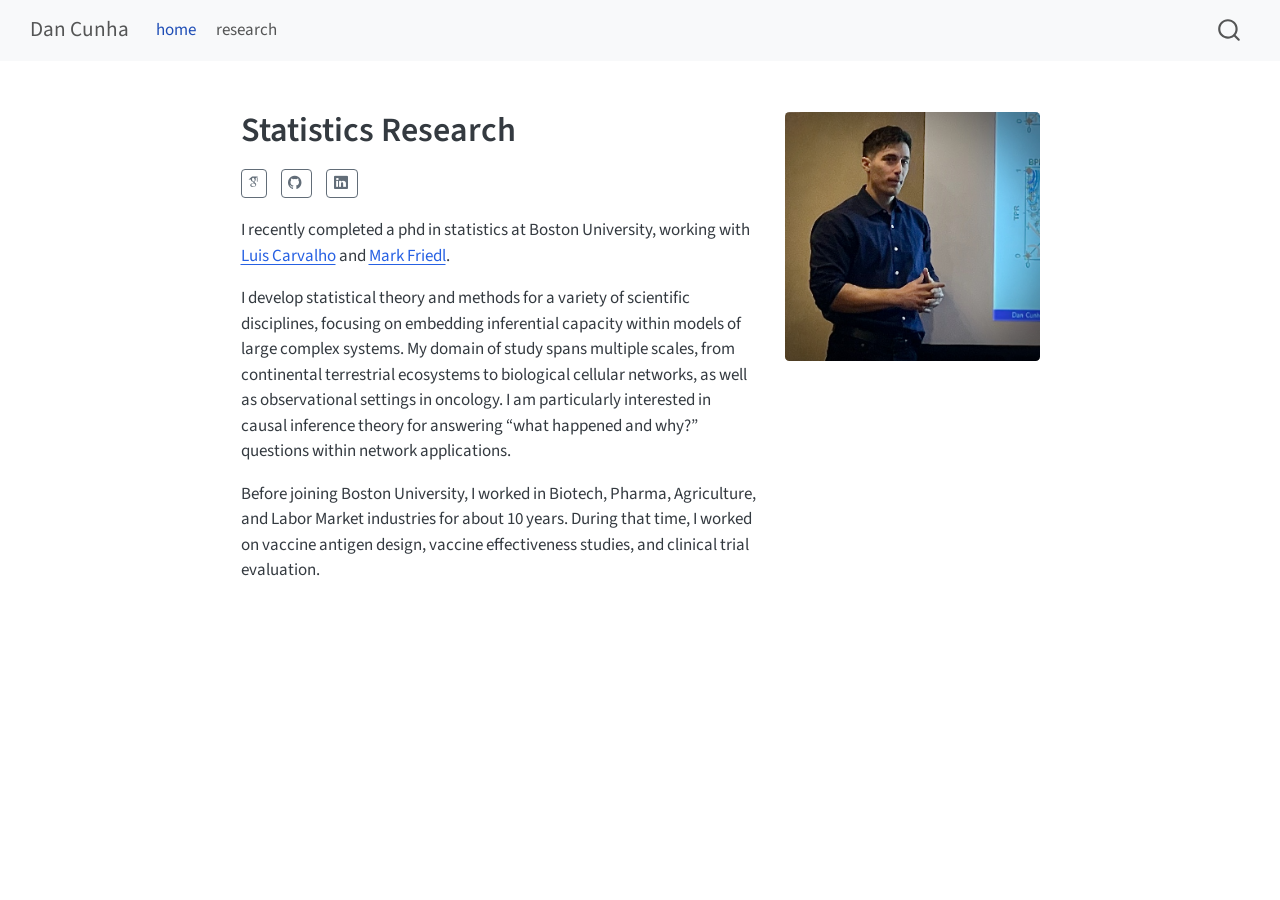
==== commit 21bcf7b9: "phd update" ====
--- a/docs/index.html
+++ b/docs/index.html
@@ -135,7 +135,7 @@
 </div>
       <div class="about-contents"><main class="content" id="quarto-document-content">
 <p>I recently completed a phd in statistics at Boston University, working with <a href="https://math.bu.edu/people/lecarval/">Luis Carvalho</a> and <a href="https://www.bu.edu/earth/profiles/mark-friedl/">Mark Friedl</a>.</p>
-<p>I develop statistical theory and methods for a variety of scientific disciplines, focusing on embedding inferential capacity within models of large complex systems. My domain of study spans multiple scales, from continental terrestrial ecosystems to biological cellular networks, as well as observational settings in oncology. I am particularly interested in causal inference techniques for identifying parameters of interest from incomplete observational data in network applications.</p>
+<p>I develop statistical theory and methods for a variety of scientific disciplines, focusing on embedding inferential capacity within models of large complex systems. My domain of study spans multiple scales, from continental terrestrial ecosystems to biological cellular networks, as well as observational settings in oncology. I am particularly interested in causal inference theory for answering “what happened and why?” questions within network applications.</p>
 <p>Before joining Boston University, I worked in Biotech, Pharma, Agriculture, and Labor Market industries for about 10 years. During that time, I worked on vaccine antigen design, vaccine effectiveness studies, and clinical trial evaluation.</p>
 
 
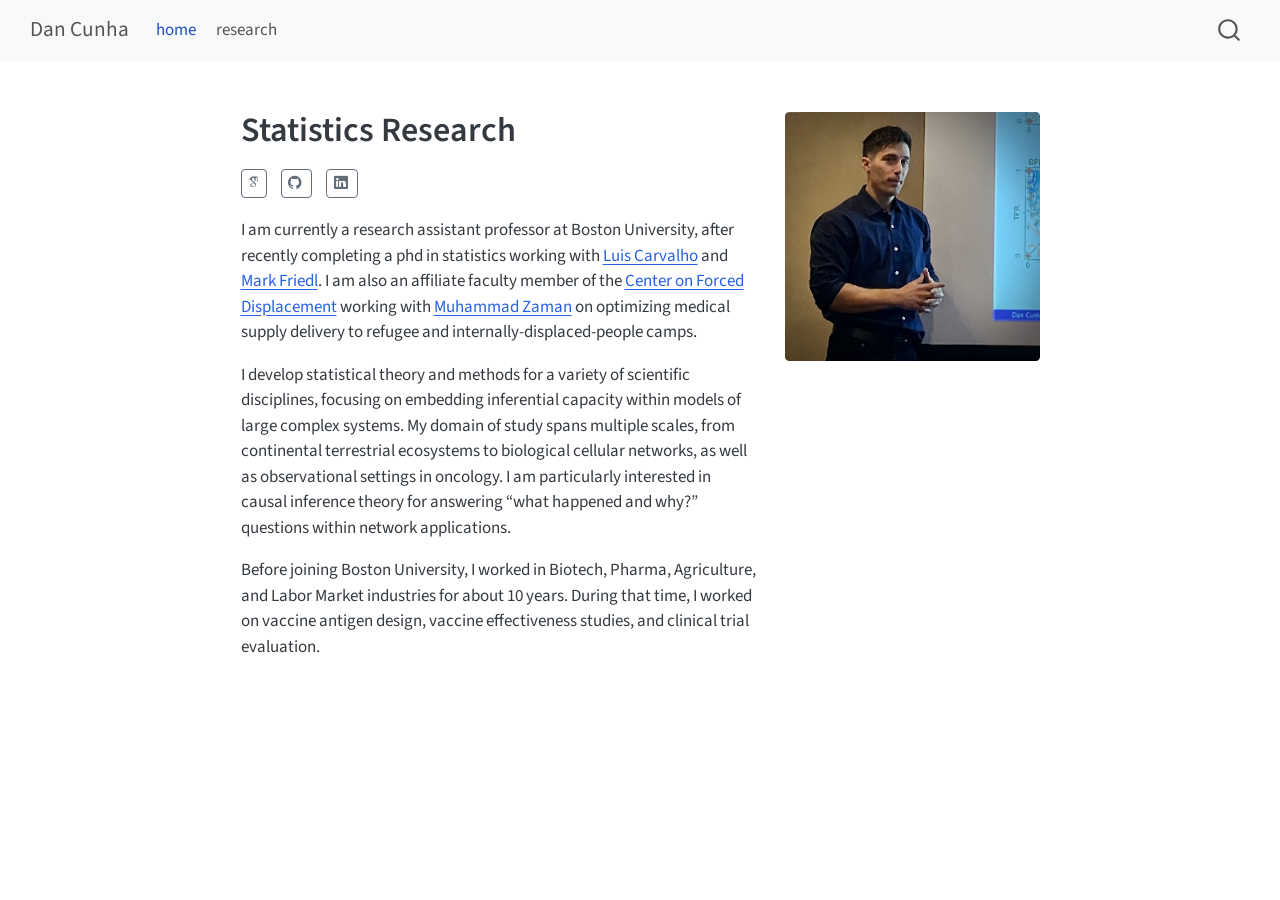
==== commit 1ec16d71: "updated bio; added SOFM" ====
--- a/docs/index.html
+++ b/docs/index.html
@@ -124,7 +124,7 @@
   <a href="https://scholar.google.com/citations?user=QC9sWVMAAAAJ&amp;hl=en" class="about-link" rel="" target="">
      <span class="about-link-text"><i class="ai  ai-google-scholar" aria-label="google-scholar"></i></span>
   </a>
-  <a href="https://github.com/daniel-s-cunha/BPP" class="about-link" rel="" target="">
+  <a href="https://github.com/daniel-s-cunha/" class="about-link" rel="" target="">
     <i class="bi bi-github"></i>
      <span class="about-link-text"></span>
   </a>
@@ -134,7 +134,7 @@
   </a>
 </div>
       <div class="about-contents"><main class="content" id="quarto-document-content">
-<p>I recently completed a phd in statistics at Boston University, working with <a href="https://math.bu.edu/people/lecarval/">Luis Carvalho</a> and <a href="https://www.bu.edu/earth/profiles/mark-friedl/">Mark Friedl</a>.</p>
+<p>I am currently a research assistant professor at Boston University, after recently completing a phd in statistics working with <a href="https://math.bu.edu/people/lecarval/">Luis Carvalho</a> and <a href="https://www.bu.edu/earth/profiles/mark-friedl/">Mark Friedl</a>. I am also an affiliate faculty member of the <a href="https://www.bu.edu/cfd/">Center on Forced Displacement</a> working with <a href="https://www.bu.edu/cfd/profile/muhammad-zaman/">Muhammad Zaman</a> on optimizing medical supply delivery to refugee and internally-displaced-people camps.</p>
 <p>I develop statistical theory and methods for a variety of scientific disciplines, focusing on embedding inferential capacity within models of large complex systems. My domain of study spans multiple scales, from continental terrestrial ecosystems to biological cellular networks, as well as observational settings in oncology. I am particularly interested in causal inference theory for answering “what happened and why?” questions within network applications.</p>
 <p>Before joining Boston University, I worked in Biotech, Pharma, Agriculture, and Labor Market industries for about 10 years. During that time, I worked on vaccine antigen design, vaccine effectiveness studies, and clinical trial evaluation.</p>
 
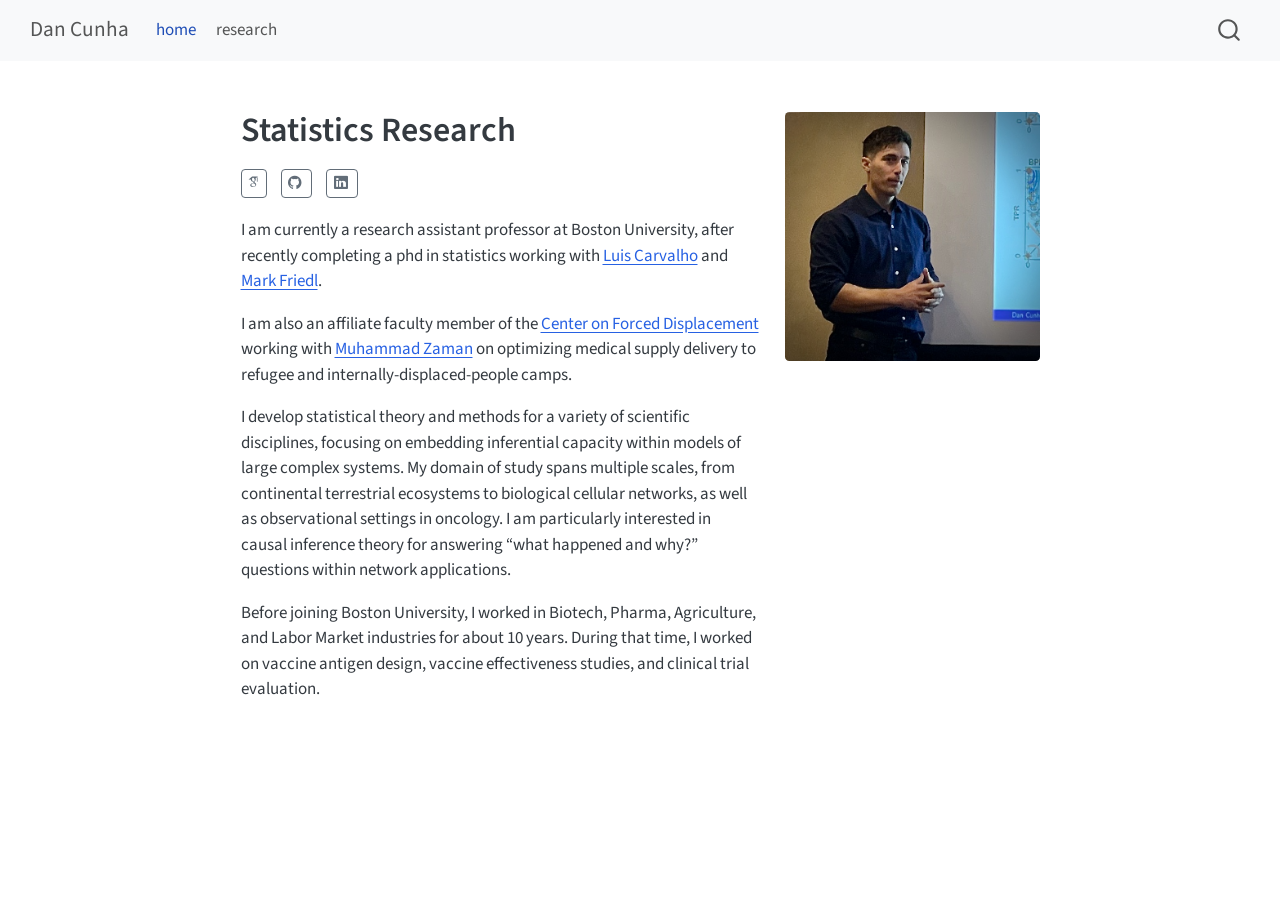
==== commit 5f26e4f8: "updated bio; added SOFM" ====
--- a/docs/index.html
+++ b/docs/index.html
@@ -134,7 +134,8 @@
   </a>
 </div>
       <div class="about-contents"><main class="content" id="quarto-document-content">
-<p>I am currently a research assistant professor at Boston University, after recently completing a phd in statistics working with <a href="https://math.bu.edu/people/lecarval/">Luis Carvalho</a> and <a href="https://www.bu.edu/earth/profiles/mark-friedl/">Mark Friedl</a>. I am also an affiliate faculty member of the <a href="https://www.bu.edu/cfd/">Center on Forced Displacement</a> working with <a href="https://www.bu.edu/cfd/profile/muhammad-zaman/">Muhammad Zaman</a> on optimizing medical supply delivery to refugee and internally-displaced-people camps.</p>
+<p>I am currently a research assistant professor at Boston University, after recently completing a phd in statistics working with <a href="https://math.bu.edu/people/lecarval/">Luis Carvalho</a> and <a href="https://www.bu.edu/earth/profiles/mark-friedl/">Mark Friedl</a>.</p>
+<p>I am also an affiliate faculty member of the <a href="https://www.bu.edu/cfd/">Center on Forced Displacement</a> working with <a href="https://www.bu.edu/cfd/profile/muhammad-zaman/">Muhammad Zaman</a> on optimizing medical supply delivery to refugee and internally-displaced-people camps.</p>
 <p>I develop statistical theory and methods for a variety of scientific disciplines, focusing on embedding inferential capacity within models of large complex systems. My domain of study spans multiple scales, from continental terrestrial ecosystems to biological cellular networks, as well as observational settings in oncology. I am particularly interested in causal inference theory for answering “what happened and why?” questions within network applications.</p>
 <p>Before joining Boston University, I worked in Biotech, Pharma, Agriculture, and Labor Market industries for about 10 years. During that time, I worked on vaccine antigen design, vaccine effectiveness studies, and clinical trial evaluation.</p>
 
